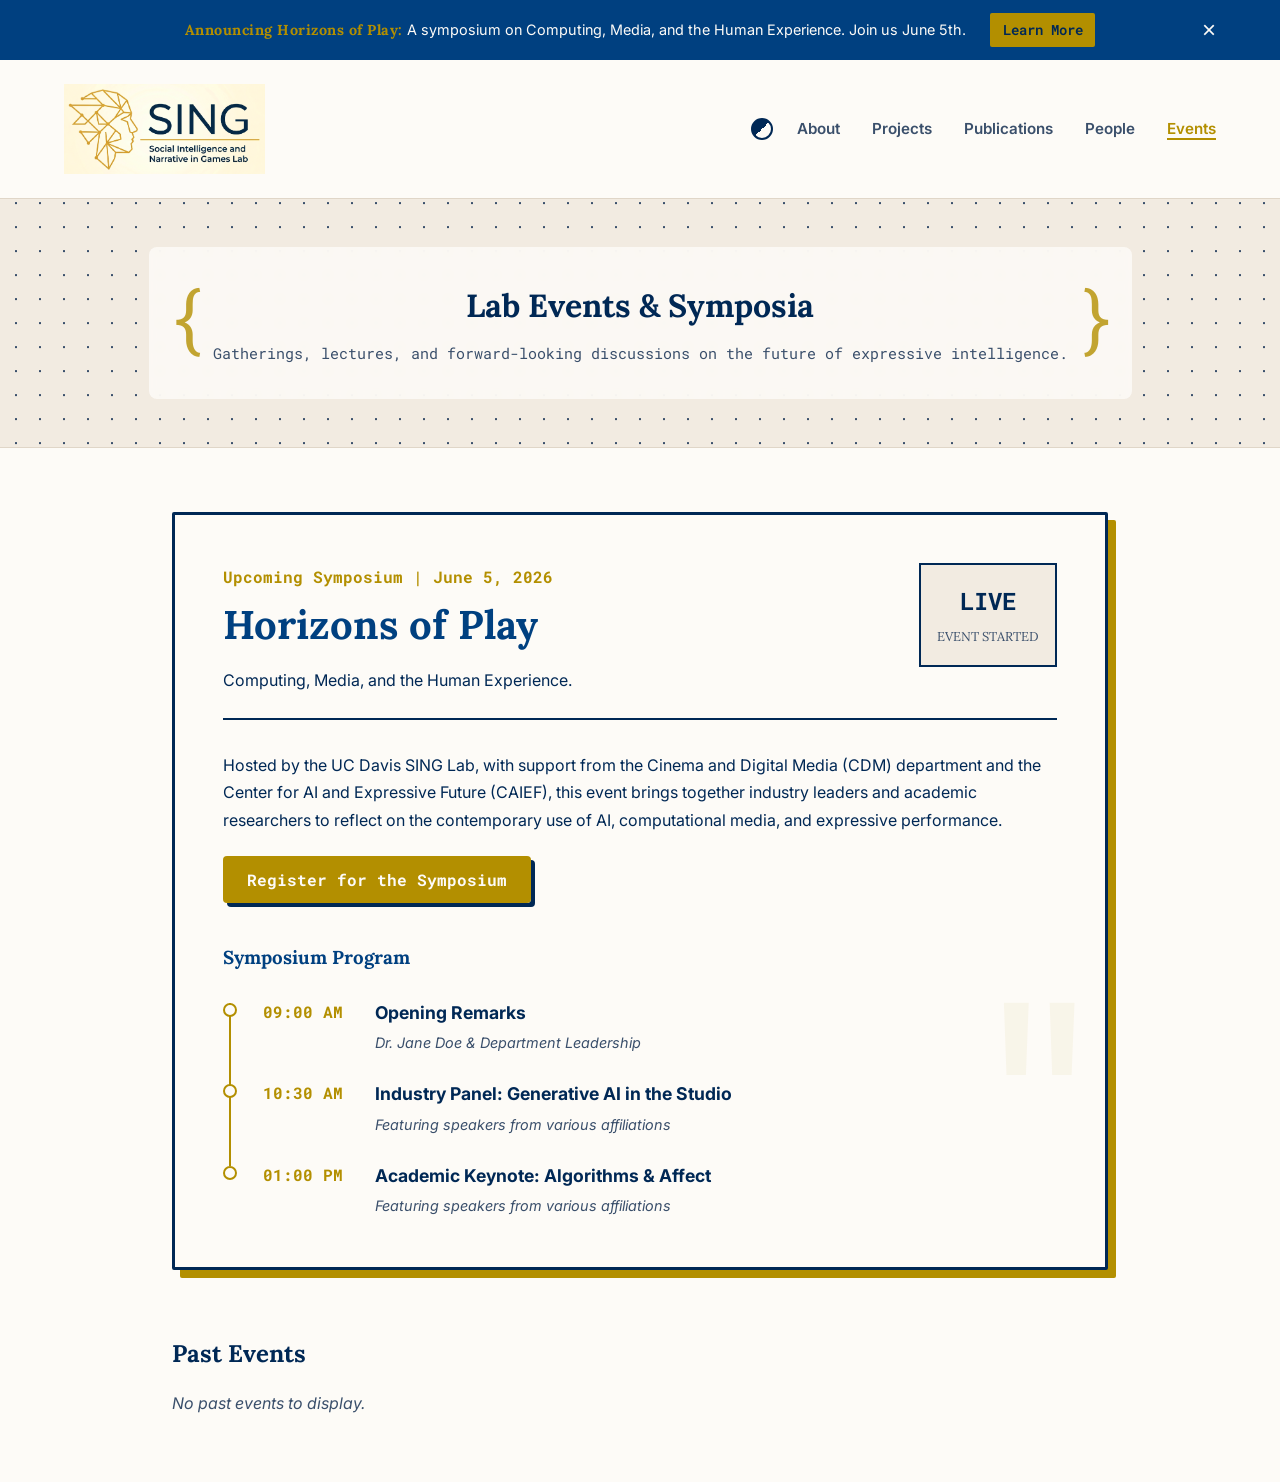
==== events.html @ eb00cf8c "adding base files" ====
<!DOCTYPE html>
<html lang="en">
<head>
    <meta charset="UTF-8">
    <meta name="viewport" content="width=device-width, initial-scale=1.0">
    <title>Events | SING Lab</title>
    <link rel="stylesheet" href="style.css">
    <link href="https://fonts.googleapis.com/css2?family=Lora:wght@400;600&family=Inter:wght@300;400;600&family=Roboto+Mono:wght@700&display=swap" rel="stylesheet">
</head>
<body>
    <div class="symposium-banner" id="symposium-banner">
        <span class="banner-text"><strong>Announcing Horizons of Play:</strong> A symposium on Computing, Media, and the Human Experience. Join us June 5th.</span>
        <a href="events.html" class="banner-btn">Learn More</a>
        <button id="close-banner" class="close-banner-btn" aria-label="Dismiss banner">&times;</button>
    </div>

    <nav>
        <a href="index.html" class="nav-brand">
            <img src="media/sing-logo-test.png" alt="SING Lab Logo" class="brand-icon">
        </a>
        <button id="theme-toggle" class="theme-btn" aria-label="Toggle Dark Mode"></button>
        <button class="hamburger" aria-label="Toggle navigation">
            <span class="bar"></span>
            <span class="bar"></span>
            <span class="bar"></span>
        </button>
        <ul class="nav-links">
            <li><a href="index.html">About</a></li>
            <li><a href="projects.html">Projects</a></li>
            <li><a href="publications.html">Publications</a></li>
            <li><a href="people.html">People</a></li>
            <li><a href="events.html">Events</a></li>
        </ul>
    </nav>

    <header class="hero">
        <div class="container hero-content">
            <h1 id="glitch-target">Lab Events & Symposia</h1>
            <p>Gatherings, lectures, and forward-looking discussions on the future of expressive intelligence.</p>
        </div>
    </header>

    <section class="container">
        
        <div class="featured-event">
            <div class="event-header">
                <div class="event-title">
                    <span class="event-meta">Upcoming Symposium | June 5, 2026</span>
                    <h2>Horizons of Play</h2>
                    <p>Computing, Media, and the Human Experience.</p>
                </div>
                
                <div class="countdown" id="symposium-countdown">
                    </div>
            </div>

            <p>Hosted by the UC Davis SING Lab, with support from the Cinema and Digital Media (CDM) department and the Center for AI and Expressive Future (CAIEF), this event brings together industry leaders and academic researchers to reflect on the contemporary use of AI, computational media, and expressive performance.</p>
            
            <div style="margin: 2rem 0;">
                <a href="https://docs.google.com/forms/d/e/1FAIpQLScVfi7z1BPNcmndShRwLk8wIqdSqa9dcKUMktS1G_Dhzg869Q/viewform?usp=header" target="_blank" rel="noopener noreferrer" style="background-color: var(--accent-gold); color: var(--bg-main); padding: 0.8rem 1.5rem; text-decoration: none; font-family: var(--font-mono); font-weight: bold; border-radius: 4px; box-shadow: 4px 4px 0px var(--text-main); transition: transform 0.2s ease;">
                    Register for the Symposium
                </a>
            </div>

            <h3 style="margin-top: 3rem; color: var(--accent-blue); font-family: var(--font-heading);">Symposium Program</h3>
            <div class="program-timeline">
                <div class="timeline-item">
                    <div class="time">09:00 AM</div>
                    <div class="session">
                        <h4>Opening Remarks</h4>
                        <p>Dr. Jane Doe & Department Leadership</p>
                    </div>
                </div>
                <div class="timeline-item">
                    <div class="time">10:30 AM</div>
                    <div class="session">
                        <h4>Industry Panel: Generative AI in the Studio</h4>
                        <p>Featuring speakers from various affiliations</p>
                    </div>
                </div>
                <div class="timeline-item">
                    <div class="time">01:00 PM</div>
                    <div class="session">
                        <h4>Academic Keynote: Algorithms & Affect</h4>
                        <p>Featuring speakers from various affiliations</p>
                    </div>
                </div>
            </div>
        </div>

        <h2>Past Events</h2>
        <p class="text-italic-muted">No past events to display.</p>

    </section>

    <script src="script.js"></script>
</body>
</html>
---- style.css ----
/* =========================================
   1. GLOBAL VARIABLES & BASE STYLES
   ========================================= */
:root {
    /* Modern Parchment & UC Davis Theme */
    --bg-main: #FDFBF7;       /* Bright, warm ivory (Main Parchment) */
    --bg-secondary: #F2EBE1;  /* Slightly deeper cream for contrast */
    --text-main: #002855;     /* Deep Navy (Aggie Blue) */
    --text-muted: #3A4F6B;    /* Lighter blue-gray for secondary text */
    --accent-blue: #004080;   /* Academic Blue */
    --accent-gold: #B38F00;   /* Refined UC Davis Gold */
    --border-color: #E0D6C8;  /* Warm, subtle border */
    
    /* Typography */
    --font-heading: 'Lora', serif;
    --font-body: 'Inter', sans-serif;
    --font-mono: 'Roboto Mono', monospace;
}

* {
    margin: 0;
    padding: 0;
    box-sizing: border-box;
}

body {
    font-family: var(--font-body);
    background-color: var(--bg-main);
    color: var(--text-main);
    line-height: 1.7;
}

h1, h2, h3 {
    font-family: var(--font-heading);
    color: var(--text-main);
    margin-bottom: 1rem;
}

/* =========================================
   1.5 DARK MODE VARIABLES & TOGGLE BUTTON
   ========================================= */

body.dark-theme {
    --bg-main: #0D1520;       
    --bg-secondary: #162032;  
    --text-main: #E2E8F0;     
    --text-muted: #94A3B8;    
    --accent-blue: #60A5FA;   
    --accent-gold: #C5A059;   /* Softer, antique brass/gold instead of bright yellow */
    --border-color: #1E293B;  
}

.theme-btn {
    width: 22px;
    height: 22px;
    border-radius: 50%;
    border: 2px solid var(--text-main);
    /* Creates a 50/50 diagonal split */
    background: linear-gradient(135deg, var(--text-main) 50%, transparent 50%);
    padding: 0;
    cursor: pointer;
    margin-right: 1.5rem;
    margin-left: auto; /* Pushes it to the right on mobile */
    transition: transform 0.3s ease, border-color 0.3s ease;
}

.theme-btn:hover {
    transform: scale(1.1);
}

/* Update the circle's colors when in dark mode */
body.dark-theme .theme-btn {
    border-color: var(--accent-gold);
    background: linear-gradient(135deg, var(--accent-gold) 50%, transparent 50%);
}

/* =========================================
   DARK MODE: HERO CONTENT OVERRIDES
   ========================================= */
.dark-theme .hero-content {
    /* Converts your Deep Slate background (#0D1520) into a transparent RGBA */
    background-color: rgba(13, 21, 32, 0.85); 
}

/* Optional: Make the brackets Syntax Blue in dark mode for an IDE feel */
.dark-theme .hero-content::before,
.dark-theme .hero-content::after {
    color: var(--accent-blue); 
}

/* =========================================
   2. UTILITIES & CONTAINERS
   ========================================= */
.container {
    max-width: 1000px;
    margin: 0 auto;
    padding: 4rem 2rem;
}

/* Replaces inline styles for specific spacing tweaks */
.pt-0 { padding-top: 0 !important; }
.pb-2 { padding-bottom: 2rem !important; }
.mb-4 { margin-bottom: 4rem !important; }

/* Replaces inline styles for empty states and loading messages */
.text-italic-muted {
    color: var(--text-muted);
    font-style: italic;
}

/* =========================================
   3. NAVIGATION & HAMBURGER
   ========================================= */
nav {
    display: flex;
    justify-content: space-between;
    align-items: center;
    padding: 1.5rem 5%;
    background-color: var(--bg-main);
    border-bottom: 1px solid var(--border-color);
    position: sticky;
    top: 0;
    z-index: 100;
}

/* =========================================
   NAVBAR BRANDING (LOGO & TEXT)
   ========================================= */
.nav-brand {
    display: flex;
    align-items: center;
    gap: 0.8rem; /* Space between the image and the text */
    text-decoration: none;
    cursor: pointer;
}

.brand-icon {
    height: 90px; /* Increased from 36px so it's clearly legible */
    width: auto;
    object-fit: contain;
}

.brand-text {
    font-family: var(--font-mono);
    font-size: 1.4rem;
    font-weight: 700;
    color: var(--text-main);
    /* Set a fixed width so the navbar doesn't jump around when the text scrambles */
    min-width: 105px; 
    display: inline-block;
}

/* Ensure the text color correctly swaps in Dark Mode */
.dark-theme .brand-text {
    color: var(--text-main); 
}

.nav-links {
    display: flex;
    list-style: none;
    gap: 2rem;
}

.nav-links a {
    text-decoration: none;
    color: var(--text-muted);
    font-weight: 600;
    font-size: 0.95rem;
    transition: color 0.2s ease;
}

.nav-links a:hover {
    color: var(--accent-gold); 
}

/* Highlights the currently active page in the navbar */
.nav-links a.active {
    color: var(--accent-gold);
    font-weight: 600;
    border-bottom: 2px solid var(--accent-gold);
}

.hamburger {
    display: none;
    background: none;
    border: none;
    cursor: pointer;
    padding: 0.5rem;
}

.hamburger .bar {
    display: block;
    width: 25px;
    height: 3px;
    margin: 5px auto;
    background-color: var(--text-main); 
    transition: all 0.3s ease-in-out;
}

.hamburger:hover .bar {
    background-color: var(--accent-gold);
}

/* =========================================
   4. HERO SECTIONS (ALL PAGES)
   ========================================= */
.hero {
    /* Slightly reduced padding */
    padding: 3rem 1.5rem; 
    background-color: var(--bg-secondary);
    border-bottom: 1px solid var(--border-color);
    text-align: center;
    
    /* Subtle Computational Dot Grid */
    background-image: radial-gradient(var(--text-muted) 1px, transparent 1px);
    background-size: 24px 24px;
    background-position: center;
}

.hero-content {
    display: inline-block;
    padding: 2rem 4rem; /* Extra side padding to give the brackets room to breathe */
    position: relative; 
    
    /* The Contrast Fix: A frosted background that softens the dots behind the text */
    background-color: rgba(253, 251, 247, 0.85); /* Your ivory color at 85% opacity */
    backdrop-filter: blur(4px);
    -webkit-backdrop-filter: blur(4px);
    
    border-radius: 8px;
    border: none;
    box-shadow: none;
}

/* The Brackets */
.hero-content::before,
.hero-content::after {
    font-family: var(--font-mono);
    color: var(--accent-gold);
    font-size: 4.5rem; /* Slightly larger */
    font-weight: 400; /* Slightly thicker */
    position: absolute;
    top: 50%;
    transform: translateY(-55%);
    opacity: 0.8; /* Increased from 0.3 so they clearly stand out */
}

.hero-content::before {
    content: '{';
    left: 1rem;
}

.hero-content::after {
    content: '}';
    right: 1rem;
}

/* Specific modifier for the 404 page */
.hero.hero-compact {
    padding: 3rem 2rem; 
}

.hero h1 {
    color: var(--text-main);
    margin-bottom: 0.5rem;
}

.hero p {
    color: var(--text-muted);
    font-family: var(--font-mono); /* Use the mono font for the sub-header */
    font-size: 0.95rem;
}

/* =========================================
   5. INDEX PAGE: RESEARCH TABS
   ========================================= */
.tab-container {
    background-color: var(--bg-main);
    overflow: hidden;
    border: 3px solid var(--text-main);
    border-radius: 2px;
    box-shadow: 6px 6px 0px var(--accent-gold);
}

.tab-buttons {
    display: flex;
    background-color: var(--bg-secondary);
    border-bottom: 3px solid var(--text-main);
}

.tab-btn {
    flex: 1;
    background: none;
    padding: 1rem;
    font-size: 1rem;
    font-family: var(--font-heading);
    font-weight: 600;
    color: var(--text-muted);
    cursor: pointer;
    transition: all 0.3s ease;
    border: none;
    border-right: 2px solid var(--text-main);
}

.tab-btn:last-child {
    border-right: none;
}

.tab-btn:hover {
    background-color: #E8DECC;
}

.tab-btn.active {
    background-color: var(--bg-main);
    color: var(--text-main);
    box-shadow: inset 0 -4px 0 var(--accent-gold); 
}

.tab-content {
    display: none;
    padding: 2.5rem;
    animation: fadeIn 0.4s ease-in-out;
}

.tab-content.active {
    display: block;
}

@keyframes fadeIn {
    from { opacity: 0; transform: translateY(5px); }
    to { opacity: 1; transform: translateY(0); }
}

/* =========================================
   6. PEOPLE PAGE: TEAM CARDS
   ========================================= */
.team-grid {
    display: grid;
    grid-template-columns: repeat(auto-fit, minmax(300px, 1fr));
    gap: 2rem;
    margin-top: 2rem;
}

.team-card {
    background-color: var(--bg-main);
    padding: 2rem;
    border: 3px solid var(--text-main);
    border-radius: 2px;
    box-shadow: 6px 6px 0px var(--accent-gold);
}

.team-card h3 {
    color: var(--accent-blue);
    margin-bottom: 0.5rem;
}

.role {
    font-family: var(--font-mono);
    font-size: 0.85rem;
    color: var(--accent-gold);
    margin-bottom: 1rem;
    display: block;
}

.profile-pic {
    width: 150px;
    height: 150px;
    border-radius: 50%;
    object-fit: cover; /* Ensures non-square images aren't stretched */
    border: 3px solid var(--text-main);
    box-shadow: 4px 4px 0px var(--accent-gold);
    margin-bottom: 1.5rem;
    
    /* Applies the same subtle vintage warmth used on project images */
    filter: sepia(0.2) contrast(0.95);
    transition: all 0.3s ease;
}

.profile-pic:hover {
    filter: sepia(0) contrast(1);
    transform: translateY(-2px);
    box-shadow: 4px 6px 0px var(--accent-gold);
}

/* Optional: Centers the content inside the team cards for a cleaner directory look */
.team-card {
    text-align: center;
    display: flex;
    flex-direction: column;
    align-items: center;
}

/* =========================================
   6.5 CONTACT & SOCIAL ICONS
   ========================================= */
.contact-strip {
    display: flex;
    justify-content: center; /* Centers both items neatly in the card */
    align-items: center;
    gap: 1.5rem; /* Guarantees space between email and socials */
    flex-wrap: wrap; /* Allows stacking on very small screens to prevent overlap */
    
    margin-top: auto; /* Pushes the strip to the bottom of the card */
    padding-top: 1.2rem;
    border-top: 1px dashed var(--border-color);
}

.email-link {
    font-family: var(--font-mono);
    font-size: 0.85rem;
    color: var(--accent-blue);
    text-decoration: none;
    transition: color 0.2s ease;
}

.email-link:hover {
    color: var(--accent-gold);
    text-decoration: underline;
}

.social-icons {
    display: flex;
    gap: 0.8rem;
}

.social-icon svg {
    width: 18px;
    height: 18px;
    fill: var(--text-muted);
    transition: fill 0.2s ease, transform 0.2s ease;
}

.social-icon:hover svg {
    fill: var(--accent-gold);
    transform: translateY(-2px); /* Slight 'pop' effect on hover */
}

/* =========================================
   7. PROJECTS PAGE: PROJECT CARDS
   ========================================= */
.project-grid {
    display: grid;
    grid-template-columns: repeat(auto-fit, minmax(350px, 1fr));
    gap: 2.5rem;
    margin-top: 2rem;
}

.project-card {
    background-color: var(--bg-main);
    padding: 2.5rem;
    border: 3px solid var(--text-main);
    border-radius: 2px;
    box-shadow: 6px 6px 0px var(--accent-gold);
    display: flex;
    flex-direction: column;
}

.project-card h3 {
    color: var(--accent-blue);
    margin-bottom: 0.5rem;
    font-size: 1.4rem;
}

.project-meta {
    font-family: var(--font-mono);
    font-size: 0.85rem;
    color: var(--accent-gold);
    margin-bottom: 1.5rem;
    display: block;
    border-bottom: 1px solid var(--border-color);
    padding-bottom: 0.5rem;
}

.project-card p {
    flex-grow: 1;
}

/* =========================================
   8. PUBLICATIONS PAGE: PUBLICATION LISTS
   ========================================= */

/* Remove the old .pub-container-box entirely */

.pub-list {
    list-style: none;
    margin-top: 1rem;
    margin-bottom: 3rem; /* Adds space before the next year */
}

/* Turn each paper into an individual "Catalog Card" */
.pub-item {
    display: flex;
    flex-direction: column;
    gap: 0.4rem;
    background-color: var(--bg-main);
    padding: 1.5rem 2rem;
    border: 2px solid var(--text-main);
    border-radius: 2px;
    margin-bottom: 1.5rem;
    
    /* A softer shadow for the cards to keep the page from feeling too heavy */
    box-shadow: 4px 4px 0px var(--border-color); 
    transition: transform 0.2s ease, box-shadow 0.2s ease;
}

/* Interactive hover effect so the cards feel alive */
.pub-item:hover {
    transform: translateY(-2px);
    box-shadow: 4px 6px 0px var(--accent-gold);
}

.pub-title {
    font-size: 1.25rem;
    font-weight: 600;
    color: var(--accent-blue);
    line-height: 1.4;
}

.pub-authors {
    color: var(--text-main);
    font-weight: 600; 
    font-size: 1rem;
}

.pub-venue-block {
    font-size: 0.95rem;
    color: var(--text-muted);
}

.pub-venue {
    font-style: italic; 
}

.pub-actions {
    display: flex;
    gap: 0.8rem;
    margin-top: 0.8rem;
    padding-top: 0.8rem;
    border-top: 1px dashed var(--border-color); /* Subtle divider above links */
}

.pub-action-btn {
    font-family: var(--font-mono);
    font-size: 0.8rem;
    text-transform: uppercase;
    text-decoration: none;
    color: var(--accent-gold);
    border: 1px solid var(--accent-gold);
    padding: 0.2rem 0.6rem;
    border-radius: 2px;
    transition: all 0.2s ease;
}

.pub-action-btn:hover {
    background-color: var(--accent-gold);
    color: var(--bg-main);
}

/* =========================================
   9. EVENTS PAGE: SYMPOSIUM CARDS & TIMERS
   ========================================= */
.featured-event {
    background-color: var(--bg-main);
    padding: 3rem;
    border: 3px solid var(--text-main);
    border-radius: 2px;
    box-shadow: 8px 8px 0px var(--accent-gold);
    margin-bottom: 4rem;
    position: relative;
    overflow: hidden; /* Keeps the watermark inside the card */
}

/* The Subtle Watermark */
.featured-event::after {
    content: '"';
    position: absolute;
    right: 10px;
    bottom: -120px;
    font-size: 20rem;
    font-family: var(--font-heading); /* Serif font makes the quote mark look elegant */
    color: var(--accent-gold);
    opacity: 0.05; 
    pointer-events: none;
}

.event-header {
    display: flex;
    justify-content: space-between;
    align-items: flex-start;
    flex-wrap: wrap;
    gap: 2rem;
    border-bottom: 2px solid var(--text-main);
    padding-bottom: 1.5rem;
    margin-bottom: 2rem;
}

.event-title h2 {
    font-size: 2.5rem;
    color: var(--accent-blue);
    margin-bottom: 0.5rem;
}

.event-meta {
    font-family: var(--font-mono);
    color: var(--accent-gold);
    font-weight: bold;
}

.countdown {
    display: flex;
    gap: 1rem;
    text-align: center;
}

.time-box {
    background-color: var(--bg-secondary);
    border: 2px solid var(--text-main);
    padding: 1rem;
    min-width: 80px;
}

.time-box span {
    display: block;
    font-family: var(--font-mono);
    font-size: 1.5rem;
    color: var(--text-main);
    font-weight: bold;
}

.time-box small {
    font-family: var(--font-heading);
    font-size: 0.8rem;
    color: var(--text-muted);
    text-transform: uppercase;
}

.speaker-list {
    display: grid;
    grid-template-columns: repeat(auto-fit, minmax(200px, 1fr));
    gap: 1.5rem;
    margin-top: 2rem;
    padding-top: 2rem;
    border-top: 1px dashed var(--border-color);
}

.speaker h4 {
    color: var(--text-main);
    margin-bottom: 0.2rem;
}

.speaker p {
    font-size: 0.85rem;
    color: var(--text-muted);
}

/* =========================================
   10. 404 PAGE: INTERACTIVE TERMINAL
   ========================================= */
.story-container {
    background-color: var(--bg-secondary);
    padding: 3rem;
    border: 3px solid var(--text-main);
    border-radius: 2px;
    box-shadow: 6px 6px 0px var(--accent-gold);
    min-height: 300px;
    display: flex;
    flex-direction: column;
    justify-content: center;
}

#story-text {
    font-family: var(--font-heading);
    font-size: 1.25rem;
    margin-bottom: 2rem;
    color: var(--text-main);
}

.choices {
    display: flex;
    flex-direction: column;
    gap: 1rem;
}

.choice-btn {
    background-color: var(--bg-main);
    color: var(--accent-blue);
    border: 2px solid var(--accent-blue);
    padding: 1rem;
    font-family: var(--font-mono);
    font-size: 0.9rem;
    cursor: pointer;
    transition: all 0.2s ease;
    text-align: left;
}

.choice-btn:hover {
    background-color: var(--accent-blue);
    color: var(--bg-main);
}

/* =========================================
   11. SPLIT LAYOUTS & IMAGE FRAMES
   ========================================= */

/* Two-column grid for the About section */
.split-layout {
    display: grid;
    grid-template-columns: 3fr 2fr; /* Text takes 60%, Image takes 40% */
    gap: 4rem;
    align-items: center;
}

/* Two-column grid for the Research Tabs */
.tab-split {
    display: grid;
    grid-template-columns: 2fr 1fr; /* Text takes 66%, Image takes 33% */
    gap: 2rem;
    align-items: start;
}

/* The Manuscript Image Frame */
.image-frame {
    width: 100%;
    height: 100%;
    min-height: 250px;
    object-fit: cover; /* Ensures photos fill the box without stretching */
    display: block;
    background-color: var(--border-color); /* Acts as a placeholder color if no image is loaded */
    border: 3px solid var(--text-main);
    border-radius: 2px;
    box-shadow: 6px 6px 0px var(--accent-gold);
    
    /* A subtle aesthetic touch: gives images a slight warm tint to match the parchment, which clears on hover */
    filter: sepia(0.3) contrast(0.95);
    transition: all 0.3s ease;
}

.image-frame:hover {
    filter: sepia(0) contrast(1);
    transform: translateY(-2px);
    box-shadow: 6px 8px 0px var(--accent-gold);
}

/* =========================================
   12. GLOBAL SYMPOSIUM BANNER
   ========================================= */
.symposium-banner {
    background-color: var(--accent-blue);
    color: var(--bg-main);
    text-align: center;
    padding: 0.8rem 5%;
    
    /* Flexbox for centering */
    display: flex;
    justify-content: center;
    align-items: center;
    gap: 1.5rem;
    font-family: var(--font-body);
    font-size: 0.9rem;
    
    /* Add relative positioning so the close button can anchor to the right edge */
    position: relative; 
    z-index: 101; 
}

.banner-text strong {
    font-family: var(--font-heading);
    color: var(--accent-gold); /* Gold highlight for the symposium name */
    letter-spacing: 0.5px;
}

.banner-btn {
    background-color: var(--accent-gold);
    color: var(--text-main);
    text-decoration: none;
    padding: 0.3rem 0.8rem;
    font-weight: 600;
    font-family: var(--font-mono);
    border-radius: 2px;
    transition: all 0.2s ease;
}

.banner-btn:hover {
    background-color: var(--bg-main);
    color: var(--text-main);
}

.close-banner-btn {
    background: none;
    border: none;
    color: var(--bg-main);
    font-size: 1.5rem;
    cursor: pointer;
    
    /* Absolute positioning removes it from the flex flow, fixing the centering */
    position: absolute;
    right: 5%; 
    transition: transform 0.2s ease;
}

.close-banner-btn:hover {
    transform: scale(1.2);
}

/* Fix the banner colors in dark mode for readability and contrast */
body.dark-theme .symposium-banner {
    background-color: #1A2B45; /* A distinct, rich dark navy to separate it from the header's --bg-secondary */
    color: var(--text-main);   /* Swaps the text to crisp off-white so it is highly readable */
    border-bottom: 1px solid var(--border-color);
}

body.dark-theme .symposium-banner .close-banner-btn {
    color: var(--text-muted); /* Softens the 'X' slightly so it doesn't overpower the text */
}

body.dark-theme .banner-text strong {
    color: var(--accent-gold); /* Keeps the muted brass highlight */
}

/* =========================================
   13. SYMPOSIUM TIMELINE
   ========================================= */
.program-timeline {
    margin-top: 1.5rem;
    display: flex;
    flex-direction: column;
    gap: 1.5rem; /* This creates the space between the events */
}

.timeline-item {
    position: relative;
    padding-left: 2.5rem; /* Space between the circle/line and the text */
    display: flex;
    gap: 2rem;
}

/* 1. Draw the Connecting Line */
.timeline-item::after {
    content: '';
    position: absolute;
    
    /* Perfect horizontal centering: Circle is 14px wide. Line is 2px wide. 
       (14/2) - (2/2) = 6px offset from the left. */
    left: 6px; 
    
    /* Start exactly at the top of the circle */
    top: 0.3rem; 
    
    /* Height perfectly bridges the item and the 1.5rem gap to the next item */
    height: calc(100% + 1.5rem); 
    width: 2px;
    background-color: var(--accent-gold);
    z-index: 1; /* Puts the line behind the circle */
}

/* Hide the line on the very last event so it doesn't dangle */
.timeline-item:last-child::after {
    display: none;
}

/* 2. Draw the Circle */
.timeline-item::before {
    content: '';
    position: absolute;
    left: 0; 
    top: 0.3rem; /* Aligns vertically with the text */
    
    /* 10px width + 4px border = 14px total width */
    width: 10px;
    height: 10px;
    border-radius: 50%;
    background-color: var(--bg-main);
    border: 2px solid var(--accent-gold);
    z-index: 2; /* Keeps the circle sitting on top of the line */
}

.timeline-item .time {
    font-family: var(--font-mono);
    color: var(--accent-gold);
    font-weight: 700;
    min-width: 80px;
}

.timeline-item .session h4 {
    color: var(--text-main);
    margin-bottom: 0.2rem;
    font-size: 1.1rem;
}

.timeline-item .session p {
    color: var(--text-muted);
    font-size: 0.9rem;
    font-style: italic;
}

/* =========================================
   14. MOBILE VIEWPORTS & RESPONSIVE DESIGN
   ========================================= */
@media screen and (max-width: 768px) {
    nav {
        flex-wrap: wrap;
        padding: 1rem 1.5rem;
    }

    .hamburger { display: block; }

    .nav-links {
        width: 100%;
        flex-direction: column;
        align-items: center;
        gap: 0;
        max-height: 0;
        overflow: hidden;
        transition: max-height 0.4s ease-in-out;
    }

    .nav-links.active {
        max-height: 350px; 
        margin-top: 1rem;
    }

    .nav-links a {
        display: block;
        padding: 1rem;
        width: 100%;
        text-align: center;
        border-top: 1px solid var(--border-color);
    }

    .hamburger.active .bar:nth-child(2) { opacity: 0; }
    .hamburger.active .bar:nth-child(1) { transform: translateY(8px) rotate(45deg); background-color: var(--accent-gold); }
    .hamburger.active .bar:nth-child(3) { transform: translateY(-8px) rotate(-45deg); background-color: var(--accent-gold); }

    .hero h1 { font-size: 2.2rem; }
    .hero p { font-size: 1.1rem; }
    .container { padding: 2.5rem 1.5rem; }
    
    .tab-buttons { flex-direction: column; }
    .tab-btn { border-right: none; border-bottom: 2px solid var(--text-main); }
    .tab-btn:last-child { border-bottom: none; }
    .tab-btn.active { box-shadow: inset 6px 0 0 var(--accent-gold); }
    .tab-content { padding: 1.5rem; }
    
    .team-grid, .project-grid {
        grid-template-columns: 1fr;
        gap: 1.5rem;
    }
    
    .pub-item { padding: 1rem 0; }
    .pub-container-box { padding: 1.5rem; }

    /* Collapse split layouts into a single column on mobile */
    .split-layout, 
    .tab-split {
        grid-template-columns: 1fr;
        gap: 2rem;
    }
}
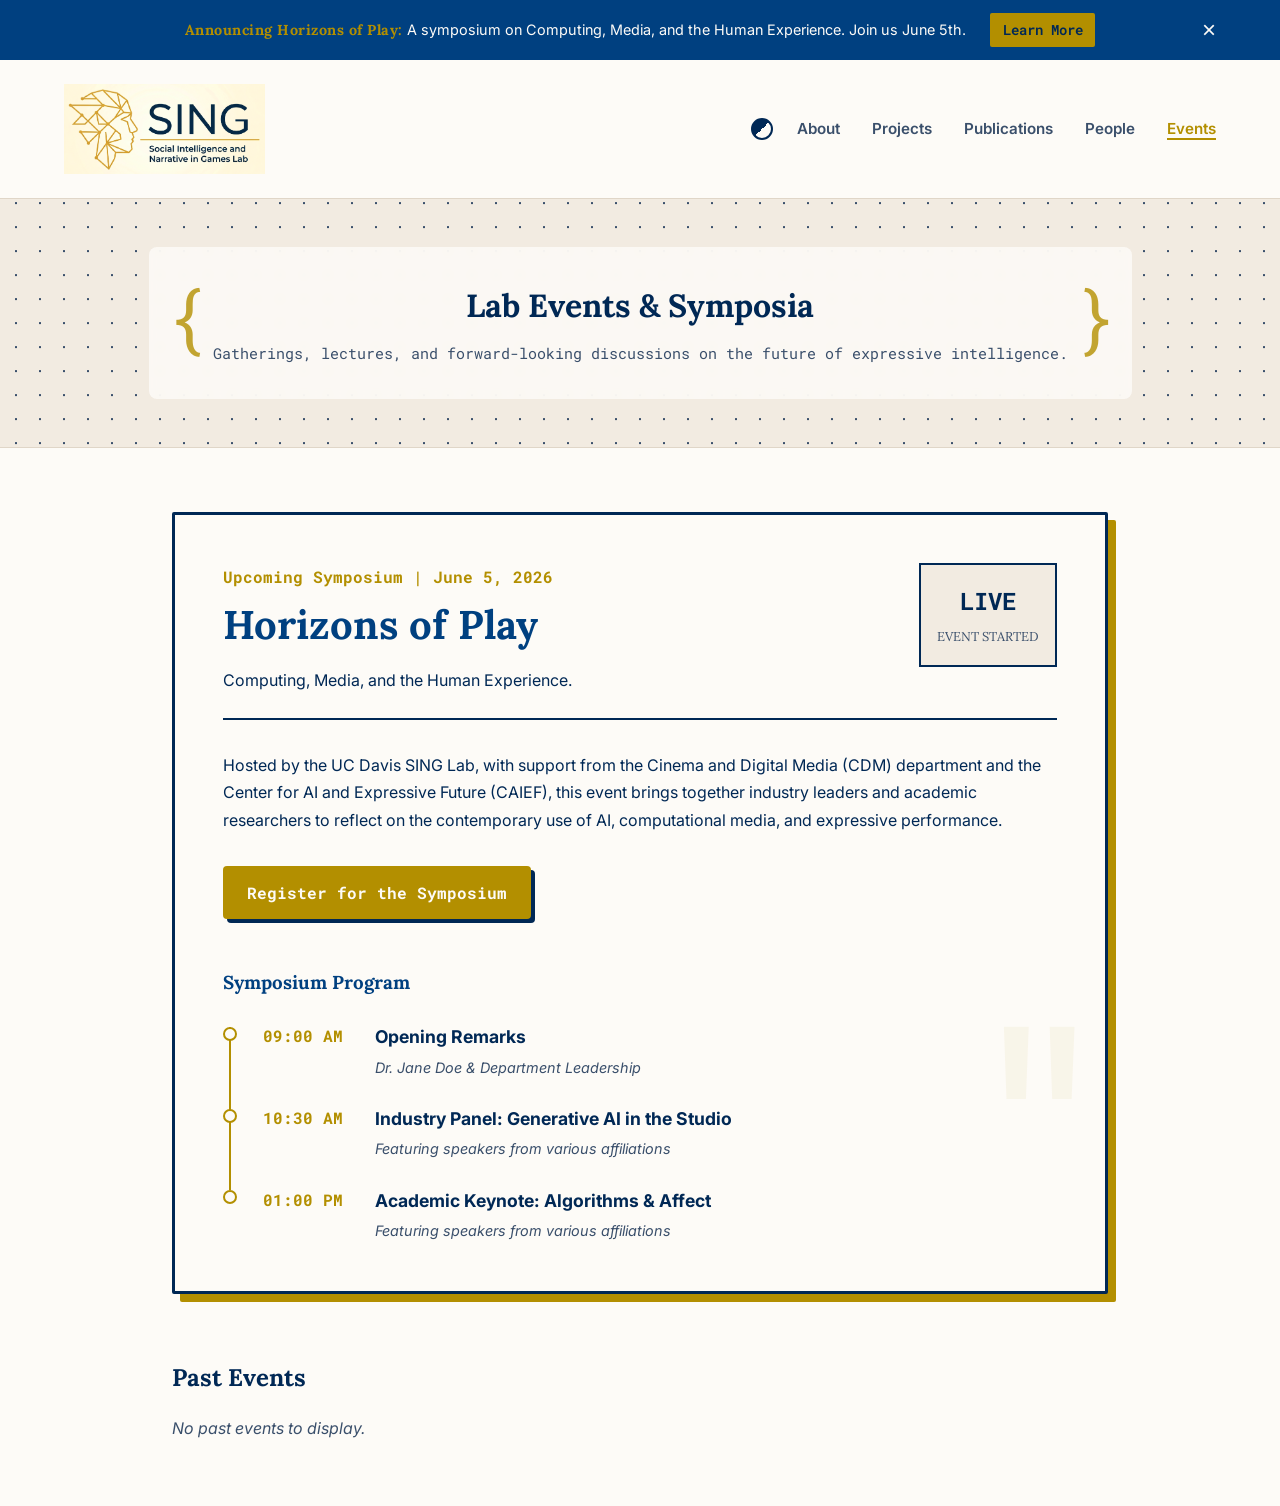
==== commit cb659955: "adding sitemap, additional content" ====
--- a/events.html
+++ b/events.html
@@ -3,6 +3,7 @@
 <head>
     <meta charset="UTF-8">
     <meta name="viewport" content="width=device-width, initial-scale=1.0">
+    <meta name="description" content="Join the UC Davis SING Lab for upcoming symposia, lectures, and events like Horizons of Play, exploring computing, media, and the human experience.">
     <title>Events | SING Lab</title>
     <link rel="stylesheet" href="style.css">
     <link href="https://fonts.googleapis.com/css2?family=Lora:wght@400;600&family=Inter:wght@300;400;600&family=Roboto+Mono:wght@700&display=swap" rel="stylesheet">
@@ -55,9 +56,8 @@
             </div>
 
             <p>Hosted by the UC Davis SING Lab, with support from the Cinema and Digital Media (CDM) department and the Center for AI and Expressive Future (CAIEF), this event brings together industry leaders and academic researchers to reflect on the contemporary use of AI, computational media, and expressive performance.</p>
-            
-            <div style="margin: 2rem 0;">
-                <a href="https://docs.google.com/forms/d/e/1FAIpQLScVfi7z1BPNcmndShRwLk8wIqdSqa9dcKUMktS1G_Dhzg869Q/viewform?usp=header" target="_blank" rel="noopener noreferrer" style="background-color: var(--accent-gold); color: var(--bg-main); padding: 0.8rem 1.5rem; text-decoration: none; font-family: var(--font-mono); font-weight: bold; border-radius: 4px; box-shadow: 4px 4px 0px var(--text-main); transition: transform 0.2s ease;">
+            <div class="cta-container" style="margin: 2rem 0;">
+                <a href="https://docs.google.com/forms/d/e/1FAIpQLScVfi7z1BPNcmndShRwLk8wIqdSqa9dcKUMktS1G_Dhzg869Q/viewform?usp=header" target="_blank" rel="noopener noreferrer" class="cta-btn">
                     Register for the Symposium
                 </a>
             </div>
--- a/style.css
+++ b/style.css
@@ -363,10 +363,11 @@
 }
 
 .profile-pic {
-    width: 150px;
-    height: 150px;
+    width: 180px; /* Increased from 150px */
+    height: 180px; /* Increased from 150px */
     border-radius: 50%;
     object-fit: cover; /* Ensures non-square images aren't stretched */
+    object-position: center 10%; /* OPTIONAL FIX: Shifts the focus slightly upward if heads are being cut off */
     border: 3px solid var(--text-main);
     box-shadow: 4px 4px 0px var(--accent-gold);
     margin-bottom: 1.5rem;
@@ -654,6 +655,27 @@
 }
 
 /* =========================================
+   Call to Action (CTA) Buttons
+   ========================================= */
+.cta-btn {
+    display: inline-block;
+    background-color: var(--accent-gold);
+    color: var(--bg-main);
+    padding: 0.8rem 1.5rem;
+    text-decoration: none;
+    font-family: var(--font-mono);
+    font-weight: bold;
+    border-radius: 4px;
+    box-shadow: 4px 4px 0px var(--text-main);
+    transition: transform 0.2s ease, box-shadow 0.2s ease;
+}
+
+.cta-btn:hover {
+    transform: translateY(-2px);
+    box-shadow: 4px 6px 0px var(--text-main);
+}
+
+/* =========================================
    10. 404 PAGE: INTERACTIVE TERMINAL
    ========================================= */
 .story-container {
@@ -935,6 +957,12 @@
     .hero p { font-size: 1.1rem; }
     .container { padding: 2.5rem 1.5rem; }
     
+    /* NEW: Hero Bracket Mobile Fixes */
+    .hero-content { padding: 1.5rem 2.5rem; }
+    .hero-content::before, .hero-content::after { font-size: 3rem; }
+    .hero-content::before { left: 0.5rem; }
+    .hero-content::after { right: 0.5rem; }
+    
     .tab-buttons { flex-direction: column; }
     .tab-btn { border-right: none; border-bottom: 2px solid var(--text-main); }
     .tab-btn:last-child { border-bottom: none; }
@@ -946,7 +974,8 @@
         gap: 1.5rem;
     }
     
-    .pub-item { padding: 1rem 0; }
+    /* UPDATED: Publication Card Mobile Fix */
+    .pub-item { padding: 1.25rem 1.5rem; } 
     .pub-container-box { padding: 1.5rem; }
 
     /* Collapse split layouts into a single column on mobile */
@@ -955,4 +984,148 @@
         grid-template-columns: 1fr;
         gap: 2rem;
     }
+
+    /* Fixes overflowing CTA buttons by making them full-width */
+    .cta-btn {
+        display: block;
+        width: 100%;
+        text-align: center;
+        box-sizing: border-box;
+        white-space: normal; /* Ensures long text wraps instead of breaking the layout */
+    }
+}
+
+/* =========================================
+   15. EASTER EGG: TERMINAL THEME OVERRIDE
+   ========================================= */
+body.terminal-theme {
+    --bg-main: #050505;
+    --bg-secondary: #0a0a0a;
+    --text-main: #00ff00; 
+    --text-muted: #00aa00;
+    --accent-blue: #00ff00;
+    --accent-gold: #00ff00;
+    --border-color: #004400;
+}
+
+/* Force Monospace and remove soft UI elements */
+body.terminal-theme * {
+    font-family: var(--font-mono) !important;
+    border-radius: 0 !important;
+    box-shadow: none !important;
+}
+
+/* Give images a retro green CRT monitor wash */
+body.terminal-theme img,
+body.terminal-theme .profile-pic,
+body.terminal-theme .image-frame {
+    filter: grayscale(100%) contrast(1.5) sepia(100%) hue-rotate(80deg) !important;
+    border: 2px solid #00ff00 !important;
+}
+
+/* --- THE HERO OVERRIDES --- */
+
+/* Convert the dot grid into a terminal wireframe grid */
+body.terminal-theme .hero,
+body.terminal-theme.dark-theme .hero {
+    background-color: #021102; /* Deepest green/black */
+    background-image: 
+        linear-gradient(rgba(0, 255, 0, 0.15) 1px, transparent 1px),
+        linear-gradient(90deg, rgba(0, 255, 0, 0.15) 1px, transparent 1px);
+    background-size: 40px 40px; 
+    border-bottom: 2px solid #00ff00;
+}
+
+/* Convert the frosted glass into a glowing terminal prompt box */
+body.terminal-theme .hero-content,
+body.terminal-theme.dark-theme .hero-content {
+    background-color: rgba(5, 5, 5, 0.9);
+    border: 1px solid #00ff00;
+    backdrop-filter: none;
+    -webkit-backdrop-filter: none;
+    box-shadow: 0 0 20px rgba(0, 255, 0, 0.15); /* Soft neon glow */
+}
+
+/* Force the curly brackets to match the neon theme */
+body.terminal-theme .hero-content::before,
+body.terminal-theme .hero-content::after,
+body.terminal-theme.dark-theme .hero-content::before,
+body.terminal-theme.dark-theme .hero-content::after {
+    color: #00ff00;
+    opacity: 1;
+    text-shadow: 0 0 10px rgba(0, 255, 0, 0.5);
+}
+
+/* Disable the theme toggle while the terminal is active */
+body.terminal-theme #theme-toggle {
+    opacity: 0.2;
+    pointer-events: none; /* Prevents clicking */
+    cursor: not-allowed;
+    filter: grayscale(100%);
+}
+
+/* =========================================
+   16. EASTER EGG: UNSTABLE TEXT (SLICED)
+   ========================================= */
+.unstable-text {
+    cursor: help;
+    display: inline-block;
+    position: relative;
+    /* Instant color transition so the base text disappears immediately on hover */
+    transition: color 0s; 
+}
+
+/* Duplicates the text twice so we can manipulate the halves */
+.unstable-text::before,
+.unstable-text::after {
+    content: attr(data-text);
+    position: absolute;
+    top: 0;
+    left: 0;
+    width: 100%;
+    height: 100%;
+    color: var(--accent-gold);
+    opacity: 0; /* Hidden until hover */
+    pointer-events: none;
+}
+
+/* Crops this layer so ONLY the top 50% is visible */
+.unstable-text::before {
+    clip-path: polygon(0 0, 100% 0, 100% 50%, 0 50%);
+}
+
+/* Crops this layer so ONLY the bottom 50% is visible */
+.unstable-text::after {
+    clip-path: polygon(0 50%, 100% 50%, 100% 100%, 0 100%);
+}
+
+/* The Hover Trigger */
+.unstable-text:hover {
+    color: transparent; /* Hides the original text */
+}
+
+/* Reveal and animate the halves */
+.unstable-text:hover::before {
+    opacity: 1;
+    animation: snap-right 0.2s cubic-bezier(0.25, 1, 0.5, 1) 1;
+}
+
+.unstable-text:hover::after {
+    opacity: 1;
+    animation: snap-left 0.2s cubic-bezier(0.25, 1, 0.5, 1) 1;
+}
+
+/* Keyframes for the sharp, mechanical snap */
+@keyframes snap-right {
+    0%   { transform: translateX(0); }
+    15%  { transform: translateX(8px); }
+    85%  { transform: translateX(8px); }
+    100% { transform: translateX(0); }
+}
+
+@keyframes snap-left {
+    0%   { transform: translateX(0); }
+    15%  { transform: translateX(-8px); }
+    85%  { transform: translateX(-8px); }
+    100% { transform: translateX(0); }
 }
